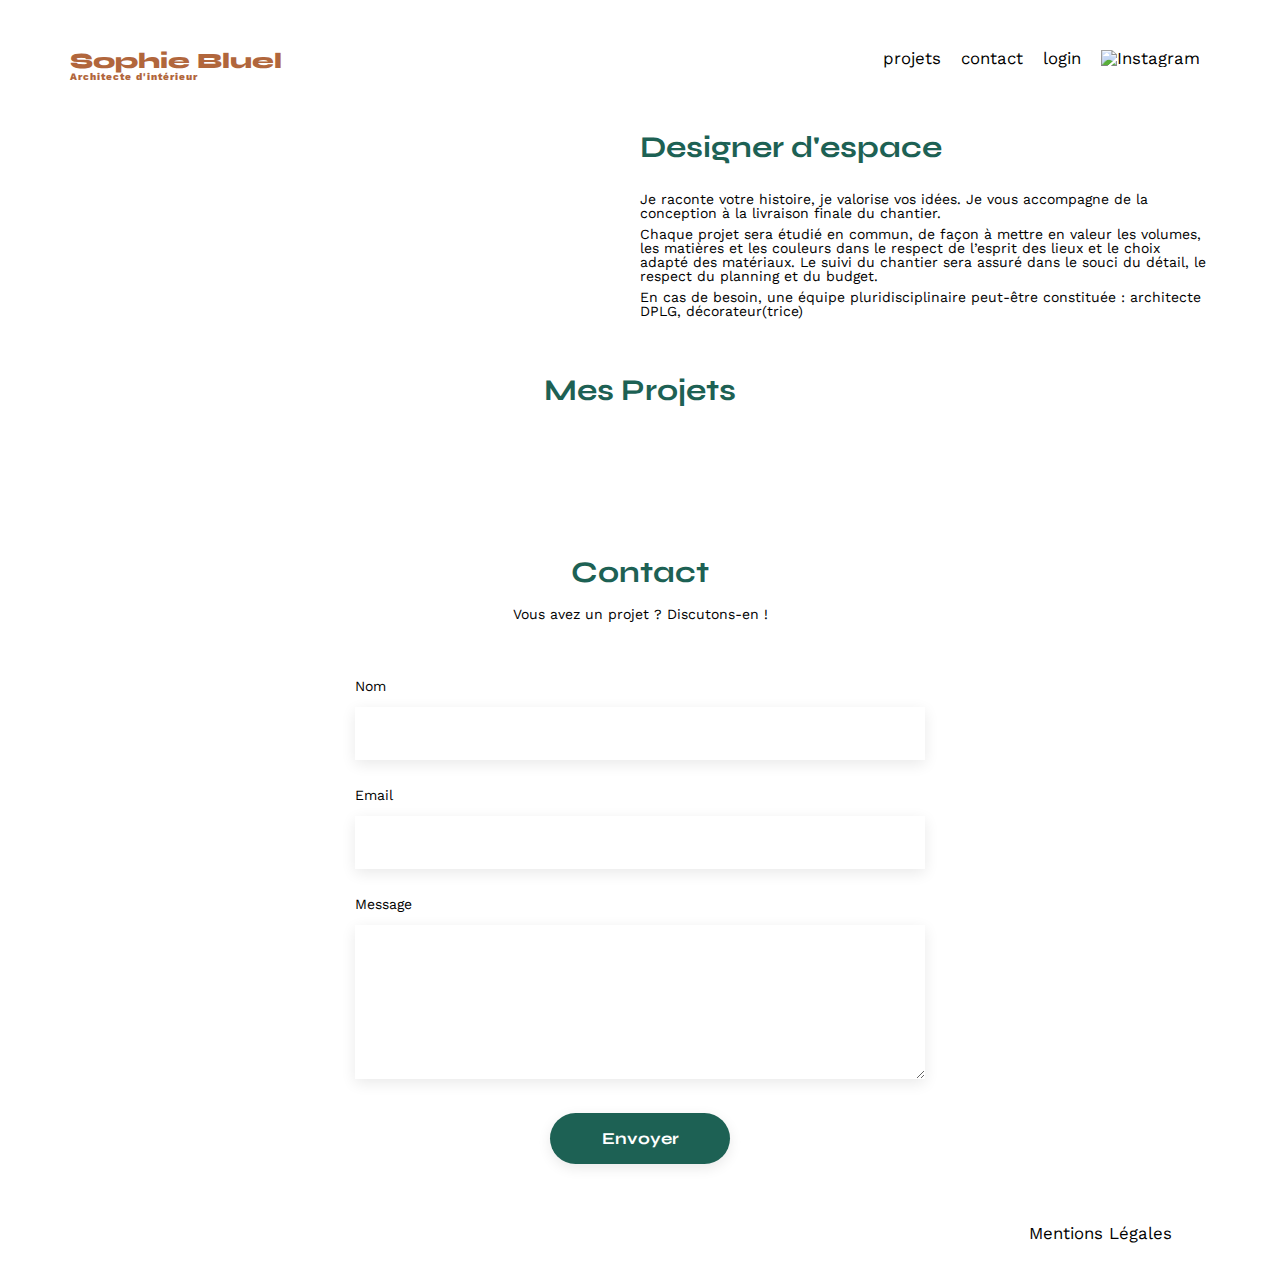
==== FrontEnd/index.html @ 555a5a49 "Corrections JS" ====
<!DOCTYPE html>
<html lang="fr">
<head>
	<meta charset="UTF-8">
	<title>Sophie Bluel - Architecte d'intérieur</title>
	<meta name="viewport" content="width=device-width, initial-scale=1.0">
	<link rel="preconnect" href="https://fonts.googleapis.com">
	<link rel="preconnect" href="https://fonts.gstatic.com" crossorigin>
	<link href="https://fonts.googleapis.com/css2?family=Syne:wght@700;800&family=Work+Sans&display=swap" rel="stylesheet">
	<meta name="description" content="">
	<link rel="stylesheet" href="./assets/style.css">
	<script src="https://kit.fontawesome.com/5ecaa83591.js" crossorigin="anonymous"></script>
</head>

<body>
<div id="editModeBanner" style="display: none; background-color: black; color: white; text-align: center; padding: 10px;">
	<i class="fa-solid fa-pen-to-square" style="color: #ffffff;"></i>
	Mode Édition
</div>

<header>
	<h1>Sophie Bluel <span>Architecte d'intérieur</span></h1>
	<nav>
		<ul>
			<li><a href="index.html">projets</a></li>
			<li><a href="#contact">contact</a></li>
			<li><a href="login.html" id="loginLogoutLink">login</a></li>
			<li><a href=""><img src="./assets/icons/instagram.png" alt="Instagram"></a></li>
		</ul>
	</nav>
</header>
<main>
	<section id="introduction">
		<figure>
			<img src="./assets/images/sophie-bluel.png" alt="">
		</figure>
		<article>
			<h2>Designer d'espace</h2>
			<p>Je raconte votre histoire, je valorise vos idées. Je vous accompagne de la conception à la livraison finale du chantier.</p>
			<p>Chaque projet sera étudié en commun, de façon à mettre en valeur les volumes, les matières et les couleurs dans le respect de l’esprit des lieux et le choix adapté des matériaux. Le suivi du chantier sera assuré dans le souci du détail, le respect du planning et du budget.</p>
			<p>En cas de besoin, une équipe pluridisciplinaire peut-être constituée : architecte DPLG, décorateur(trice)</p>
		</article>
	</section>

	<section id="portfolio">
		<h2>Mes Projets</h2>
		<div id="filters"></div>
		<div class="gallery"></div>
	</section>

	<section id="contact">
		<h2>Contact</h2>
		<p>Vous avez un projet ? Discutons-en !</p>
		<form action="#" method="post">
			<label for="name">Nom</label>
			<input type="text" name="name" id="name">
			<label for="email">Email</label>
			<input type="email" name="email" id="email">
			<label for="message">Message</label>
			<textarea name="message" id="message" cols="30" rows="10"></textarea>
			<input type="submit" value="Envoyer">
		</form>
	</section>
</main>

<footer>
	<nav>
		<ul>
			<li>Mentions Légales</li>
		</ul>
	</nav>
</footer>

<script src="../Backend/projects.js"></script>
<script src="../Backend/editmod.js"></script>
</body>
</html>
---- FrontEnd/assets/style.css ----
/* http://meyerweb.com/eric/tools/css/reset/
   v2.0 | 20110126
   License: none (public domain)
*/

html, body, div, span, applet, object, iframe,
h1, h2, h3, h4, h5, h6, p, blockquote, pre,
a, abbr, acronym, address, big, cite, code,
del, dfn, em, img, ins, kbd, q, s, samp,
small, strike, strong, sub, sup, tt, var,
b, u, i, center,
dl, dt, dd, ol, ul, li,
fieldset, form, label, legend,
table, caption, tbody, tfoot, thead, tr, th, td,
article, aside, canvas, details, embed,
figure, figcaption, footer, header, hgroup,
menu, nav, output, ruby, section, summary,
time, mark, audio, video {
	margin: 0;
	padding: 0;
	border: 0;
	font-size: 100%;
	font: inherit;
	vertical-align: baseline;
}
/* HTML5 display-role reset for older browsers */
article, aside, details, figcaption, figure,
footer, header, hgroup, menu, nav, section {
	display: block;
}
body {
	line-height: 1;
}
ol, ul {
	list-style: none;
}
blockquote, q {
	quotes: none;
}
blockquote:before, blockquote:after,
q:before, q:after {
	content: '';
	content: none;
}
table {
	border-collapse: collapse;
	border-spacing: 0;
}
/** end reset css**/
body {
	max-width: 1140px;
	margin:auto;
	font-family: 'Work Sans' ;
	font-size: 14px;
}
header {
	display: flex;
	justify-content: space-between;
	margin: 50px 0
}
section {
	margin: 50px 0
}

h1{
	display: flex;
	flex-direction: column;
	font-family: 'Syne';
	font-size: 22px;
	font-weight: 800;
	color: #B1663C
}

h1 > span {
	font-family: 'Work Sans';
	font-size:10px;
	letter-spacing: 0.1em;
;
}

h2{
	font-family: 'Syne';
	font-weight: 700;
	font-size: 30px;
	color: #1D6154
}
nav ul {
	display: flex;
	align-items: center;
	list-style-type: none;

}
nav li {
	padding: 0 10px;
	font-size: 1.2em;
}

a {
	color: black;
	text-decoration: none;
}

li:hover {
	color: #B1663C;
}

/*INTRODUCTION*/
#introduction {
	display: flex;
	align-items: center;
}
#introduction figure {
	flex: 1
}
#introduction img {
	display: block;
	margin: auto;
	width: 80%;
}

#introduction article {
	flex: 1
}
#introduction h2 {
	margin-bottom: 1em;
}

#introduction p {
	margin-bottom: 0.5em;
}
#portfolio h2 {
	text-align: center;
	margin-bottom: 1em;
}

/*FILTRES*/
#filters {
	display: flex;
	justify-content: center;
	align-items: center;
	gap: 10px;
	margin: 51px 0 51px 0;
}

#filters button {
	min-width: 100px;
	height: 37px;
	border-radius: 60px;
	border: 1px solid #1D6154;
	background-color: white;
	color: #1D6154;
	text-align: center;
	font-family: Syne;
	font-size: 16px;
	font-style: normal;
	font-weight: 700;
	line-height: normal;
}

#filters button.button-active {
	background-color: #1D6154;
	color: white;
  }


/* GALERIE*/
.gallery {
	width: 100%;
	display: grid;
	grid-template-columns: 1fr 1fr 1fr;
	grid-column-gap: 20px;
	grid-row-gap: 20px;
	justify-items: center;
}


.gallery img {
	width: 100%;


/* CONTACT */
}
#contact {
	width: 50%;
	margin: auto;
}
#contact > * {
	text-align: center;

}
#contact h2{
	margin-bottom: 20px;
}
#contact form {
	text-align: left;
	margin-top:30px;
	display: flex;
	flex-direction: column;
}

#contact input {
	height: 51px;
	font-size: 1.2em;
	border: none;
	box-shadow: 0px 4px 14px rgba(0, 0, 0, 0.09);
}
#contact label {
	margin: 2em 0 1em 0;
}
#contact textarea {
	border: none;
	box-shadow: 0px 4px 14px rgba(0, 0, 0, 0.09);
}

input[type="submit"] {
	font-family: 'Syne';
	font-weight: 700;
	color: white;
	background-color: #1D6154;
	margin : 2em auto ;
	height: 36px;
	width: 180px;
	text-align: center;
	border-radius: 60px ;
}

/*LOGIN*/
#login {
	width: 50%;
	margin: auto;
}

#login > * {
	text-align: center;
}

#login h2 {
	margin-bottom: 20px;
}

#login form {
	text-align: left;
	margin-top:30px;
	display: flex;
	flex-direction: column;
	align-content: center;
	flex-wrap: wrap;
	margin-bottom: 415px;
}

#login form a {
	text-align: center;
	text-decoration: underline;
}

#login input[type="email"] {
	width: 379px;
	height: 51px;
	font-size: 1.2em;
	border: none;
	box-shadow: 0px 4px 14px rgba(0, 0, 0, 0.09);
}

#login input[type="password"] {
	width: 379px;
	height: 51px;
	font-size: 1.2em;
	border: none;
	box-shadow: 0px 4px 14px rgba(0, 0, 0, 0.09);
}

#login label {
	margin: 2em 0 1em 0;
}


/*FOOTER*/
footer nav ul {
	display: flex;
	justify-content: flex-end;
	margin: 2em
}
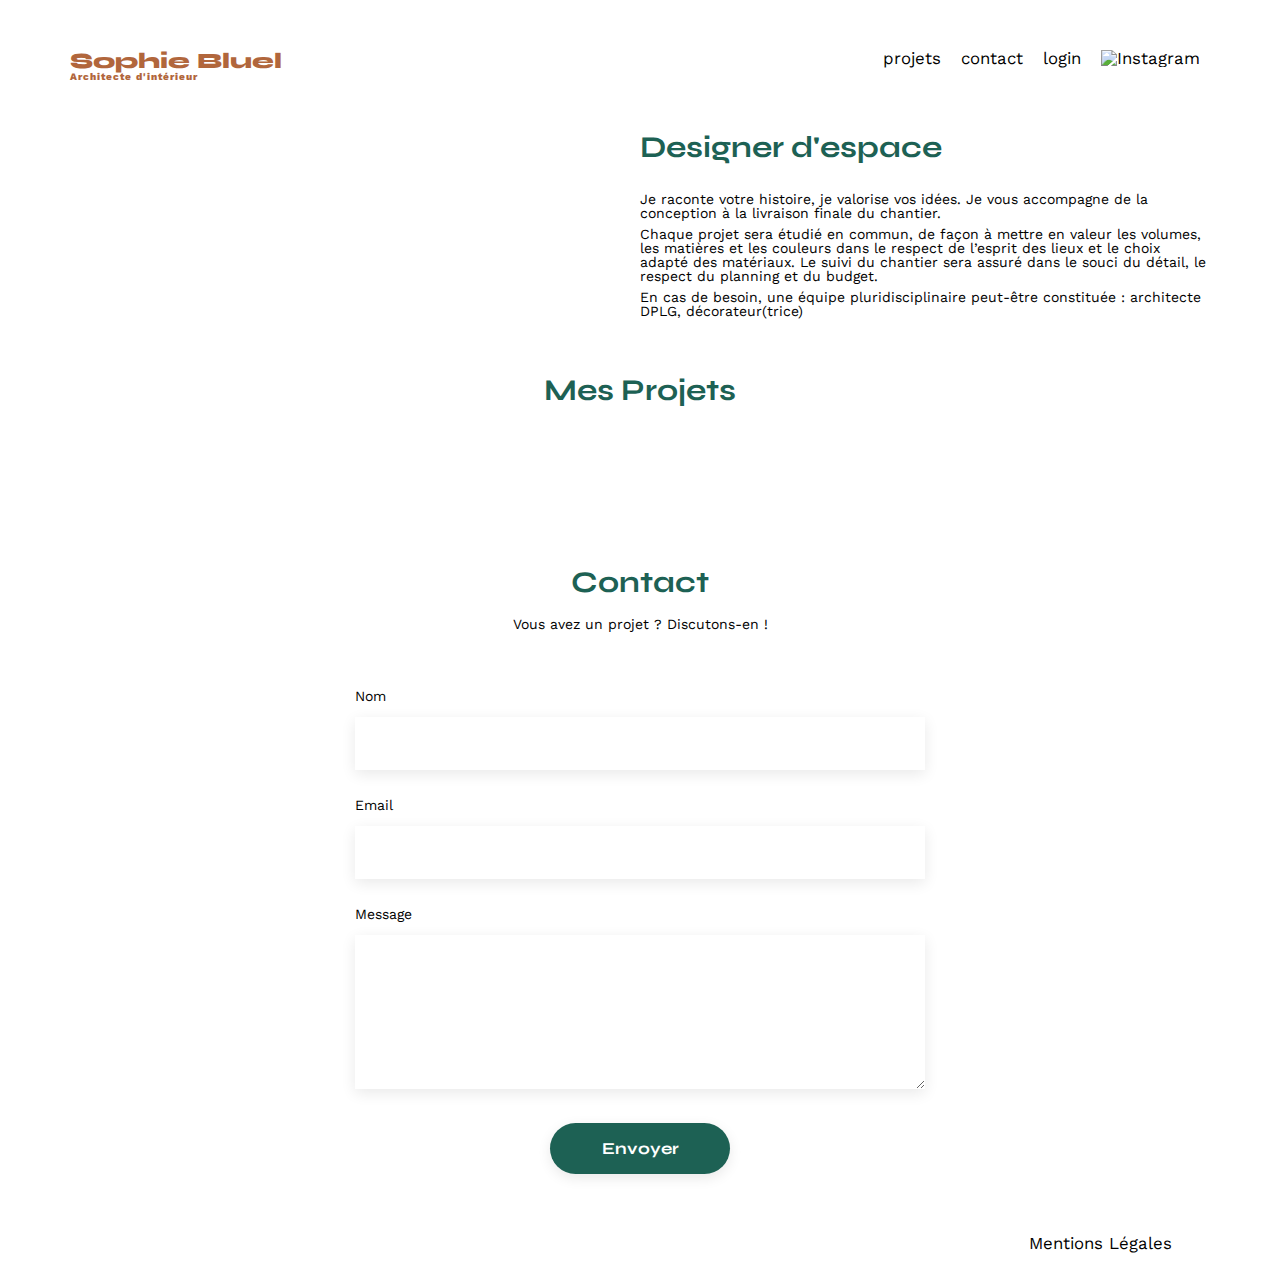
==== commit a8d2e728: "work on modal" ====
--- a/FrontEnd/index.html
+++ b/FrontEnd/index.html
@@ -43,10 +43,19 @@
 	</section>
 
 	<section id="portfolio">
-		<h2>Mes Projets</h2>
-		<div id="filters"></div>
-		<div class="gallery"></div>
+		<div id="galleryhead">
+			<h2>Mes Projets</h2>
+				<div id="editLinkContainer" style="display: none;">
+					<a id="editLink">
+						<i class="fa-solid fa-pen-to-square"></i>
+						modifier
+					</a>
+				</div>
+		</div>
+			<div id="filters"></div>
+			<div class="gallery"></div>
 	</section>
+
 
 	<section id="contact">
 		<h2>Contact</h2>
@@ -61,6 +70,7 @@
 			<input type="submit" value="Envoyer">
 		</form>
 	</section>
+
 </main>
 
 <footer>
@@ -71,6 +81,16 @@
 	</nav>
 </footer>
 
+<div id="modalOverlay"></div>
+		<div id="editModal">
+			<div id="insideModal">
+				<h3>Galerie photo</h3>
+				<div class="gallery-modal"></div>
+				<div class="line"></div>
+				<button id="workaddbutton">Ajouter une photo</button>
+			</div>
+		</div>
+
 <script src="../Backend/projects.js"></script>
 <script src="../Backend/editmod.js"></script>
 </body>
--- a/FrontEnd/assets/style.css
+++ b/FrontEnd/assets/style.css
@@ -84,6 +84,17 @@
 	font-size: 30px;
 	color: #1D6154
 }
+
+h3 {
+	color: #000;
+	text-align: center;
+	font-family: "Work Sans";
+	font-size: 26px;
+	font-style: normal;
+	font-weight: 400;
+	line-height: normal;
+}
+
 nav ul {
 	display: flex;
 	align-items: center;
@@ -139,7 +150,7 @@
 	justify-content: center;
 	align-items: center;
 	gap: 10px;
-	margin: 51px 0 51px 0;
+	margin: 31px 0 51px 0;
 }
 
 #filters button {
@@ -162,8 +173,100 @@
 	color: white;
   }
 
+/*MODAL*/
+#modalOverlay {
+    display: none; /* caché par défaut */
+    position: fixed; /* position fixe par rapport à la fenêtre du navigateur */
+    top: 0;
+    left: 0;
+    width: 100%; /* largeur totale de la fenêtre */
+    height: 100%; /* hauteur totale de la fenêtre */
+    background: rgba(0, 0, 0, 0.30); /* fond semi-transparent noir */
+    z-index: 1000; /* s'assurer qu'il est au-dessus des autres éléments */
+}
+
+
+#editModal {
+    display: none;
+    position: fixed;
+    top: 50%;
+    left: 50%;
+    transform: translate(-50%, -50%);
+    width: 630px;
+    height: 688px;
+    background-color: white;
+    z-index: 1001;
+	border-radius: 10px;
+	background: #FFF;
+    /* Autres styles de la modale (bordure, ombre, etc.) */
+}
+
+
+#insideModal {
+	display: flex;
+    flex-direction: column;
+    align-items: center;
+}
+
+#insideModal h3 {
+	margin-top: 60px;
+}
+
+#insideModal button {
+	margin: 38px;
+}
+
+
+.gallery-modal {
+	display: flex;
+	align-items: flex-start;
+	flex-wrap: wrap;
+	gap: 6.23px;
+	padding: 0 105.25px 0 105.25px;
+}
+
+.gallery-modal figure {
+	width: 78.123px;
+	height: 104.08px;	
+}
+
+.gallery-modal img {
+	width: 78.123px;
+	height: 104.08px;	
+}
+
+.line {
+    width: 420px;
+    height: 1px;
+    background-color: #B3B3B3;
+}
+
+#workaddbutton {
+	width: 237px;
+	height: 36px;
+	flex-shrink: 0;
+	border-radius: 60px;
+	background: #1D6154;
+	color: #FFF;
+	text-align: center;
+	font-family: Syne;
+	font-size: 14px;
+	font-style: normal;
+	font-weight: 700;
+	line-height: normal;
+}
+
+
 
 /* GALERIE*/
+#galleryhead {
+	display: flex;
+    justify-content: center;
+    align-items: baseline;
+	gap: 31px;
+}
+
+
 .gallery {
 	width: 100%;
 	display: grid;
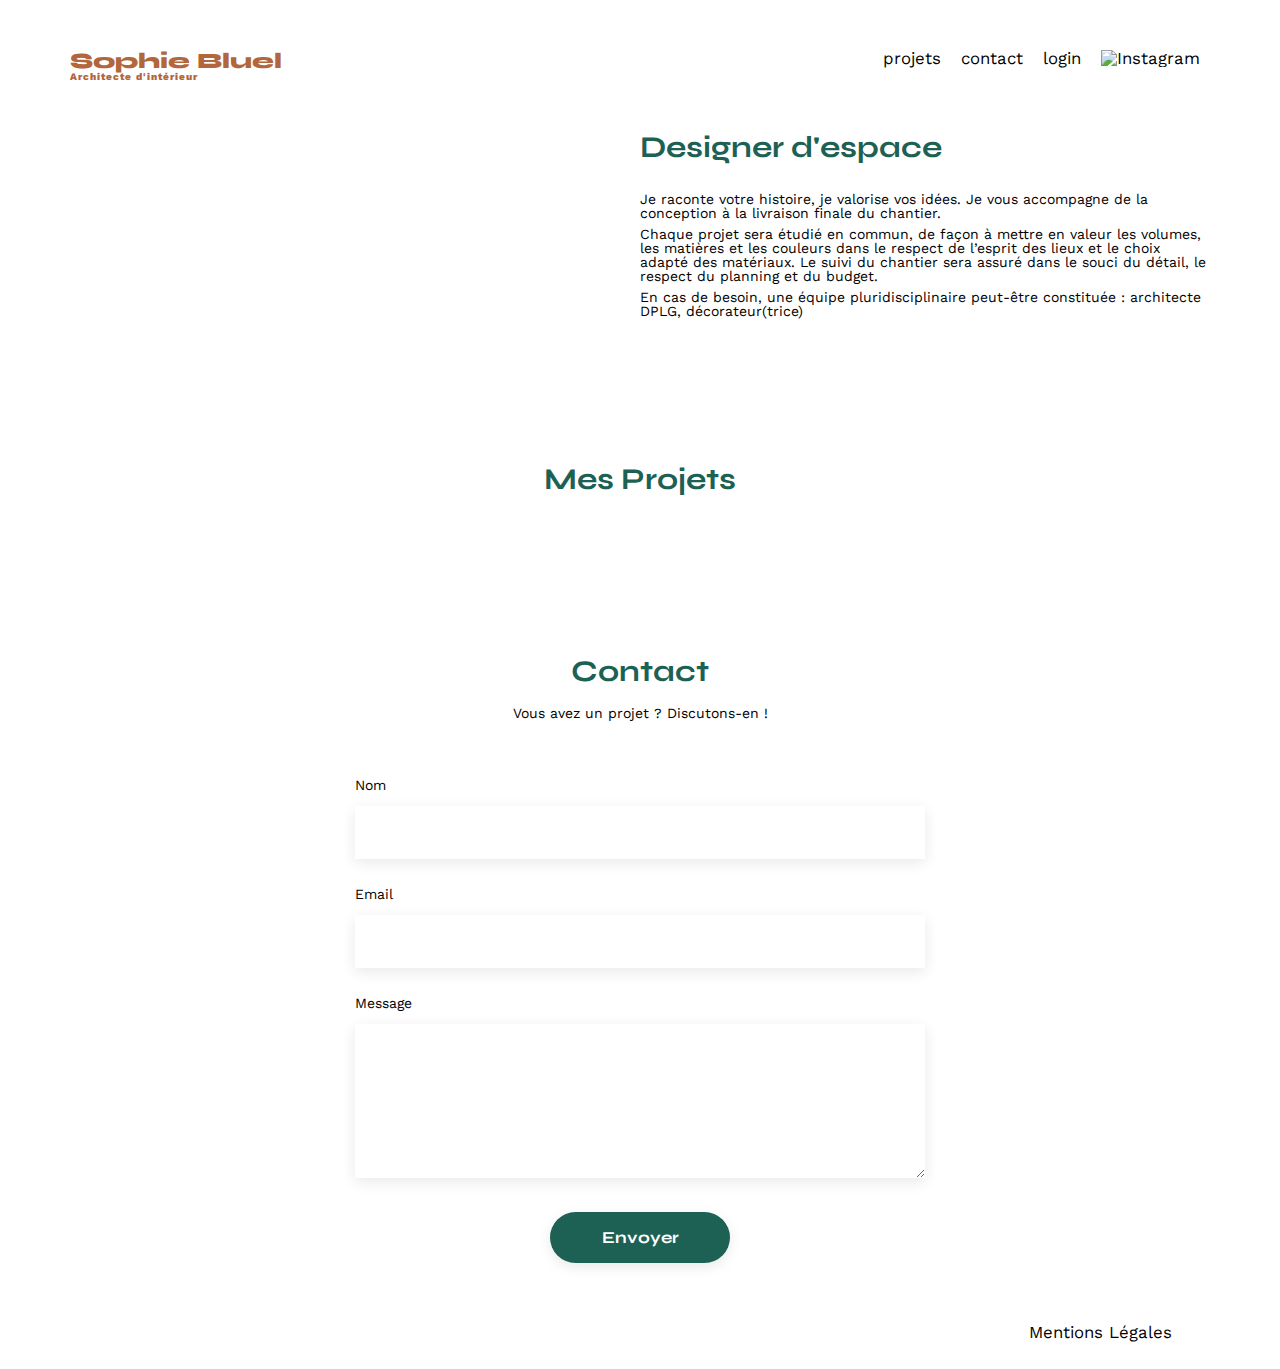
==== commit 09d7e801: "Features ready + css" ====
--- a/FrontEnd/index.html
+++ b/FrontEnd/index.html
@@ -84,7 +84,8 @@
 <div id="modalOverlay"></div>
 		<div id="editModal">
 			<div id="insideModal">
-				<h3>Galerie photo</h3>
+				<button id="backToGalleryButton" style="display:none;"><i class="fa-solid fa-arrow-left" style="color: #000000;"></i></button>
+				<h3 id="modalTitle">Galerie photo</h3>
 				<div class="gallery-modal"></div>
 				<div class="line"></div>
 				<button id="workaddbutton">Ajouter une photo</button>
--- a/FrontEnd/assets/style.css
+++ b/FrontEnd/assets/style.css
@@ -59,7 +59,11 @@
 	margin: 50px 0
 }
 section {
-	margin: 50px 0
+	margin: 50px 0;
+}
+
+#introduction {
+	margin-bottom: 139px;
 }
 
 h1{
@@ -150,7 +154,7 @@
 	justify-content: center;
 	align-items: center;
 	gap: 10px;
-	margin: 31px 0 51px 0;
+	margin: 31px 0 0 0;
 }
 
 #filters button {
@@ -202,14 +206,50 @@
 }
 
 
-#insideModal {
+#insideModal,
+#add-work {
 	display: flex;
     flex-direction: column;
     align-items: center;
 }
 
+#add-work-form {
+	display: flex;
+	flex-direction: column;
+	text-align: left;
+}
+
+#add-work-form label {
+	color: #3D3D3D;
+	font-family: "Work Sans";
+	font-size: 14px;
+	font-style: normal;
+	font-weight: 500;
+	line-height: normal;
+	margin-top: 21px;
+	margin-bottom: 10px;
+}
+
+#add-work-form input[type='text'] {
+	width: 420px;
+	height: 51px;
+	flex-shrink: 0;
+	background: #FFF;
+	box-shadow: 0px 4px 14px 0px rgba(0, 0, 0, 0.09);
+}
+
+#add-work-form select {
+	width: 420px;
+	height: 51px;
+	flex-shrink: 0;
+	background: #FFF;
+	box-shadow: 0px 4px 14px 0px rgba(0, 0, 0, 0.09);
+}
+
+
 #insideModal h3 {
 	margin-top: 60px;
+	margin-bottom: 46px;
 }
 
 #insideModal button {
@@ -235,13 +275,36 @@
 	height: 104.08px;	
 }
 
+
+.gallery-item {
+	position: relative;
+  }
+  
+.delete-button {
+	position: absolute;
+	top: -30px;
+    right: -32px;
+	border: black;
+	background: black;
+	cursor: pointer;
+  }
+  
+.delete-button i {
+	width: 9px;
+	height: 11px;
+	padding: 3px 4px 3px 0;
+  }
+
+
 .line {
     width: 420px;
     height: 1px;
     background-color: #B3B3B3;
-}
-
-#workaddbutton {
+	margin-top: 67px;
+}
+
+#workaddbutton, 
+#submitButton {
 	width: 237px;
 	height: 36px;
 	flex-shrink: 0;
@@ -274,6 +337,7 @@
 	grid-column-gap: 20px;
 	grid-row-gap: 20px;
 	justify-items: center;
+	margin-top: 51px;
 }
 
 
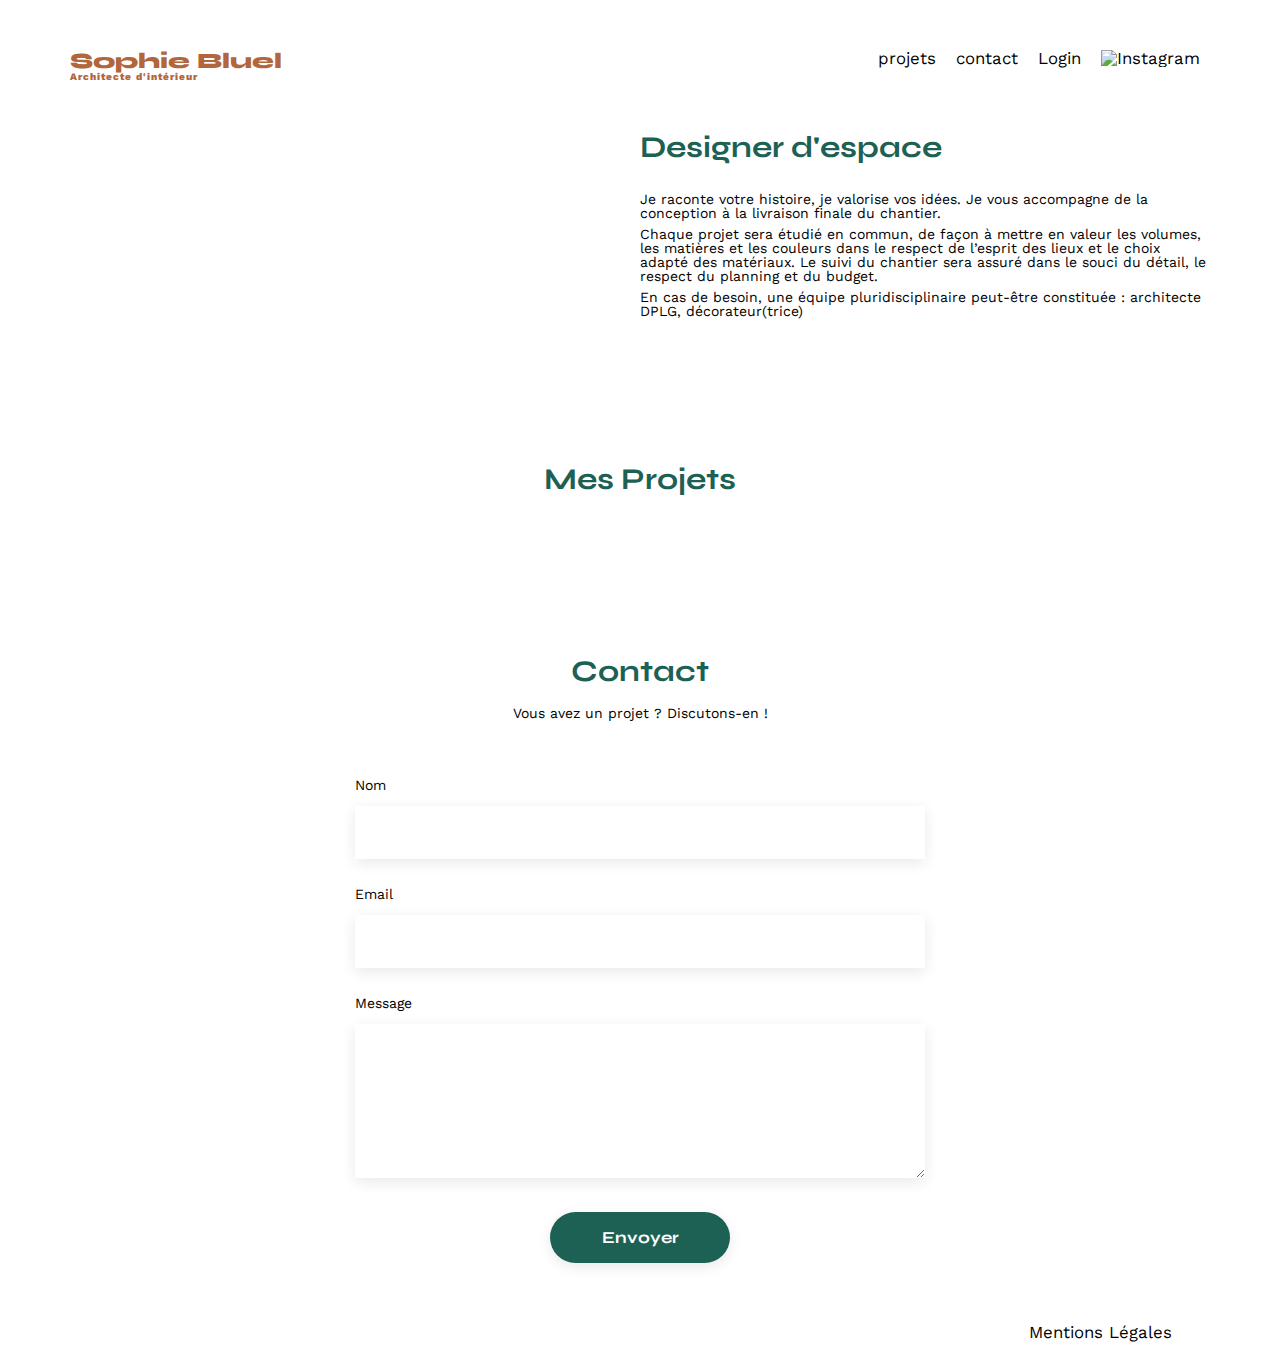
==== commit b33d7b2d: "Modal en display + CSS" ====
--- a/FrontEnd/index.html
+++ b/FrontEnd/index.html
@@ -82,15 +82,32 @@
 </footer>
 
 <div id="modalOverlay"></div>
-		<div id="editModal">
-			<div id="insideModal">
-				<button id="backToGalleryButton" style="display:none;"><i class="fa-solid fa-arrow-left" style="color: #000000;"></i></button>
-				<h3 id="modalTitle">Galerie photo</h3>
-				<div class="gallery-modal"></div>
-				<div class="line"></div>
-				<button id="workaddbutton">Ajouter une photo</button>
-			</div>
-		</div>
+<div id="editModal" style="display: none;">
+    <i class="fa-solid fa-xmark" id="closeModalIcon"></i>
+    <div id="galleryView" class="modal-content">
+        <h3 id="modalTitle">Galerie photo</h3>
+        <div class="gallery-modal" id="gallery-modal"></div>
+        <div class="line"></div>
+        <button id="workaddbutton">Ajouter une photo</button>
+    </div>
+    <div id="addWorkView" class="modal-content" style="display: none;">
+        <button id="cancelAddButton"><i class="fa-solid fa-arrow-left"></i></button>
+        <div id="add-work">
+            <h3>Ajout photo</h3>
+            <input type="file" id="workImage" accept="image/*" required>
+            <div id="add-work-form">
+                <label for="workTitle">Titre</label>
+                <input type="text" id="workTitle" required>
+                <label for="workCategory">Catégorie</label>
+                <select id="workCategory" required>
+                    <option value=""></option>
+                </select>
+            </div>
+            <div class="line"></div>
+            <button id="submitButton" disabled>Valider</button>
+        </div>
+    </div>
+</div>
 
 <script src="../Backend/projects.js"></script>
 <script src="../Backend/editmod.js"></script>
--- a/FrontEnd/assets/style.css
+++ b/FrontEnd/assets/style.css
@@ -113,6 +113,8 @@
 a {
 	color: black;
 	text-decoration: none;
+	cursor: pointer;
+	
 }
 
 li:hover {
@@ -158,6 +160,7 @@
 }
 
 #filters button {
+	cursor: pointer;
 	min-width: 100px;
 	height: 37px;
 	border-radius: 60px;
@@ -186,12 +189,11 @@
     width: 100%; /* largeur totale de la fenêtre */
     height: 100%; /* hauteur totale de la fenêtre */
     background: rgba(0, 0, 0, 0.30); /* fond semi-transparent noir */
-    z-index: 1000; /* s'assurer qu'il est au-dessus des autres éléments */
+    z-index: 1000;
 }
 
 
 #editModal {
-    display: none;
     position: fixed;
     top: 50%;
     left: 50%;
@@ -202,15 +204,29 @@
     z-index: 1001;
 	border-radius: 10px;
 	background: #FFF;
-    /* Autres styles de la modale (bordure, ombre, etc.) */
-}
-
-
-#insideModal,
-#add-work {
+}
+
+#closeModalIcon {
+	font-size: 24px;
+	color: #000000; 
+	cursor: pointer; 
+	position: absolute; 
+	top: 26px; 
+	right: 30px;
+}
+
+
+.modal-content {
 	display: flex;
     flex-direction: column;
     align-items: center;
+}
+
+#add-work {
+	display: flex;
+    flex-direction: column;
+    align-items: center;
+    align-content: center
 }
 
 #add-work-form {
@@ -247,13 +263,26 @@
 }
 
 
-#insideModal h3 {
+.modal-content h3 {
 	margin-top: 60px;
 	margin-bottom: 46px;
 }
 
-#insideModal button {
+.modal-content button {
+	cursor: pointer;
 	margin: 38px;
+}
+
+
+#cancelAddButton {
+	margin: 0;
+    top: 26px;
+    left: 30px;
+    font-size: 24px;
+    color: #000000;
+    position: absolute;
+    background: none;
+    border: none;
 }
 
 
@@ -305,6 +334,7 @@
 
 #workaddbutton, 
 #submitButton {
+	margin-top: 28px;
 	width: 237px;
 	height: 36px;
 	flex-shrink: 0;
@@ -380,6 +410,7 @@
 }
 
 input[type="submit"] {
+	cursor: pointer;
 	font-family: 'Syne';
 	font-weight: 700;
 	color: white;
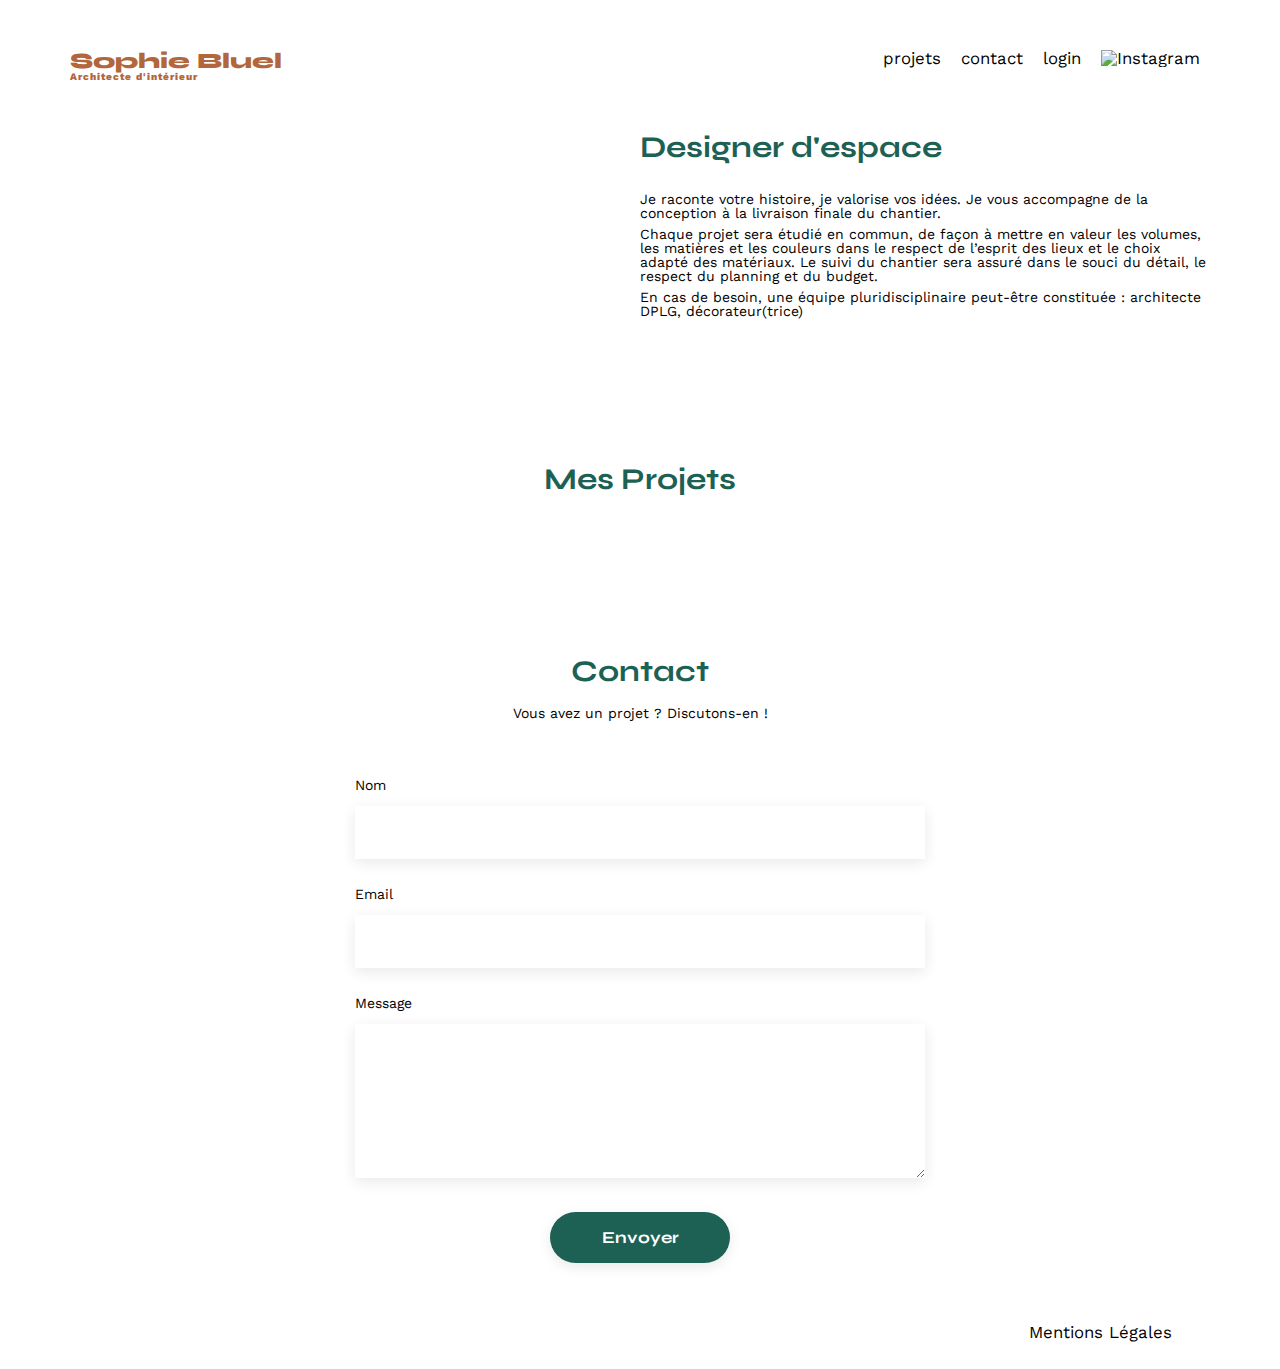
==== commit 8e7f51ea: "Finition 03" ====
--- a/FrontEnd/index.html
+++ b/FrontEnd/index.html
@@ -94,7 +94,14 @@
         <button id="cancelAddButton"><i class="fa-solid fa-arrow-left"></i></button>
         <div id="add-work">
             <h3>Ajout photo</h3>
-            <input type="file" id="workImage" accept="image/*" required>
+            <input type="file" id="workImage" style="display: none;" accept="image/*" required>
+		<div id="picturePreview">
+			<i class="fa-regular fa-image"></i>
+			<label for="workImage" id="customFileUpload">
+				+ Ajouter photo
+			  </label>
+			  <p>jpg, png : 4mo max</p>
+		</div>
             <div id="add-work-form">
                 <label for="workTitle">Titre</label>
                 <input type="text" id="workTitle" required>
--- a/FrontEnd/assets/style.css
+++ b/FrontEnd/assets/style.css
@@ -332,8 +332,7 @@
 	margin-top: 67px;
 }
 
-#workaddbutton, 
-#submitButton {
+#workaddbutton {
 	margin-top: 28px;
 	width: 237px;
 	height: 36px;
@@ -349,7 +348,51 @@
 	line-height: normal;
 }
 
-
+#submitButton {
+	margin-top: 28px;
+    width: 237px;
+    height: 36px;
+    flex-shrink: 0;
+    border-radius: 60px;
+    background: #B3B3B3;
+    color: #FFF;
+    text-align: center;
+    font-family: Syne;
+    font-size: 14px;
+    font-style: normal;
+    font-weight: 700;
+    line-height: normal;
+}
+#workImage {
+	display: flex;
+	width: 420px;
+	height: 169px;
+	background-color: #E8F1F6;
+}
+
+#picturePreview {
+	display: flex;
+	flex-direction: column;
+	align-items: center;
+	background-color: #E8F1F6;
+	gap: 10px;
+	padding: 20px 135px 20px 135px;
+}
+
+.fa-regular::before {
+	font-size: 76px;
+	color: #B9C5CC;
+}
+    
+
+#customFileUpload {
+	display: inline-block; 
+	background-color: #b3b3b3; 
+	color: white; 
+	padding: 10px 20px; 
+	border-radius: 20px; 
+	cursor: pointer;
+}
 
 /* GALERIE*/
 #galleryhead {
@@ -373,6 +416,7 @@
 
 .gallery img {
 	width: 100%;
+	min-height: 491px;
 
 
 /* CONTACT */
